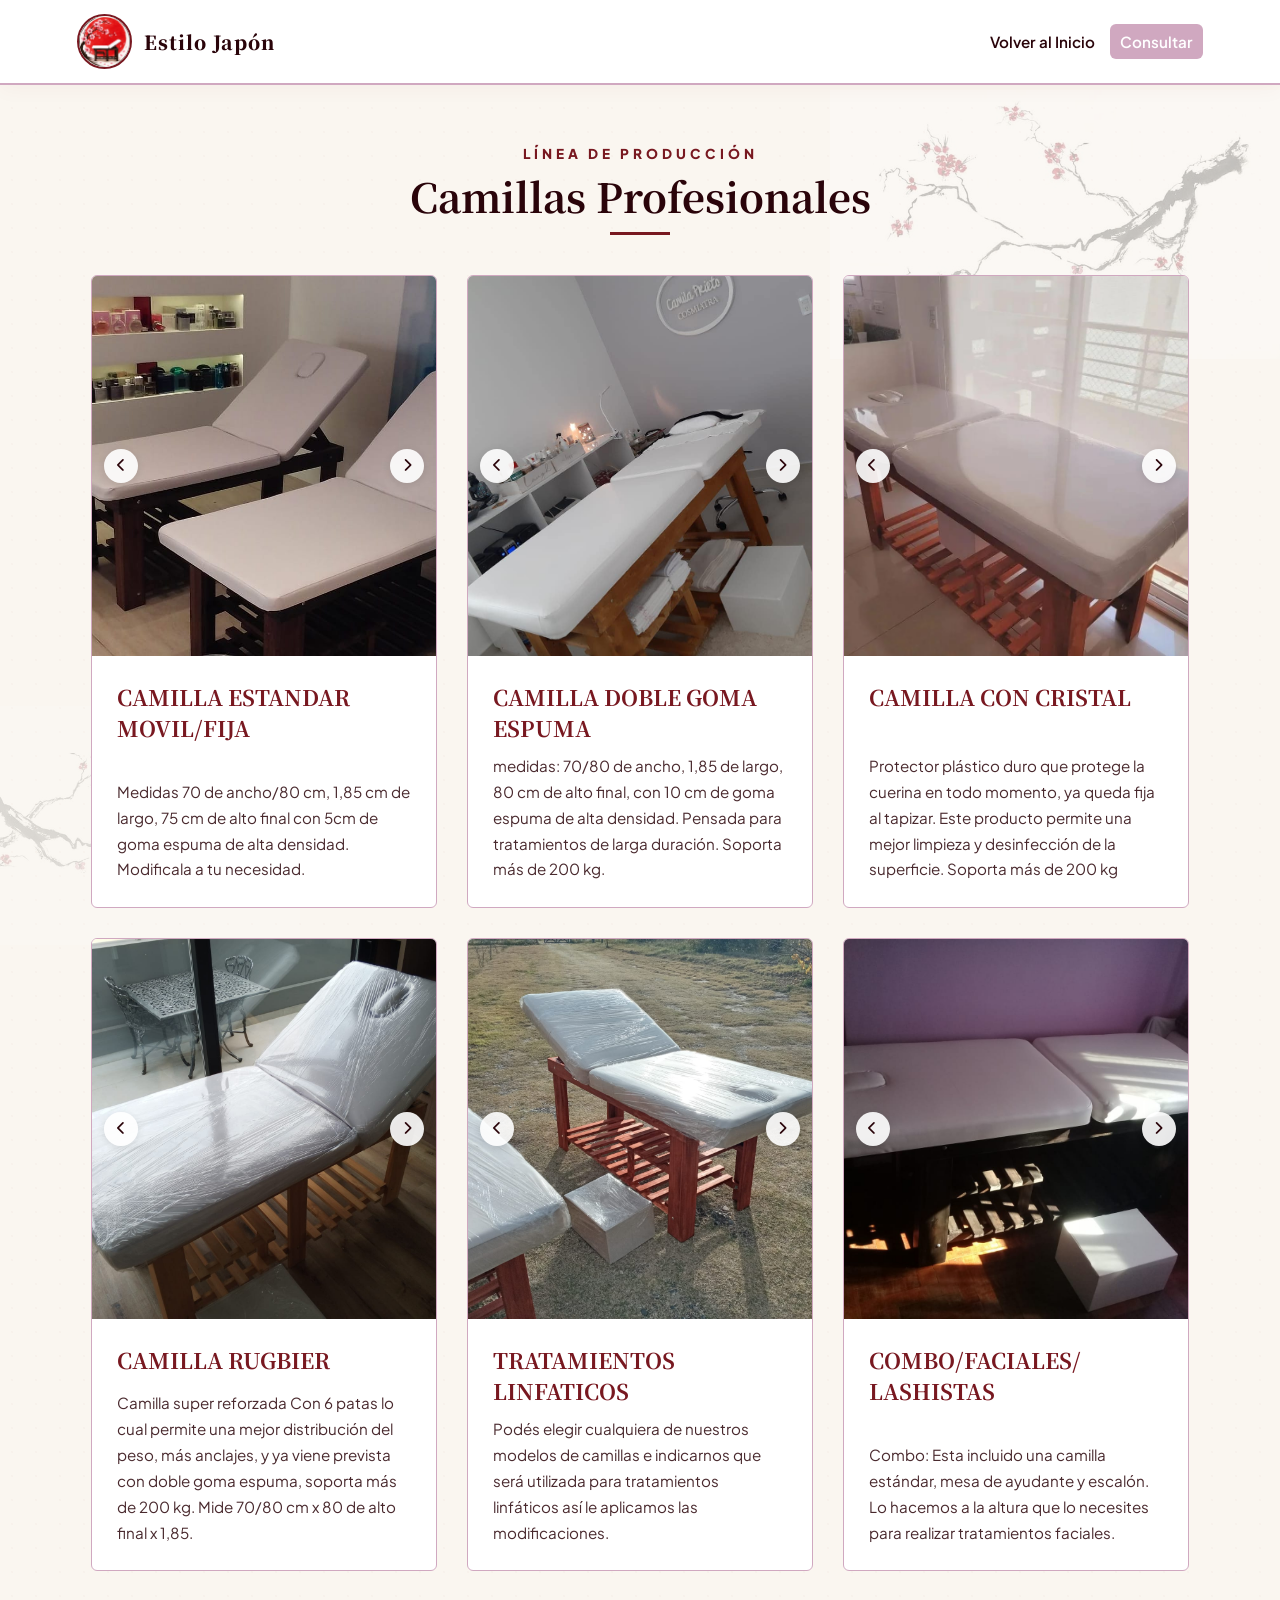
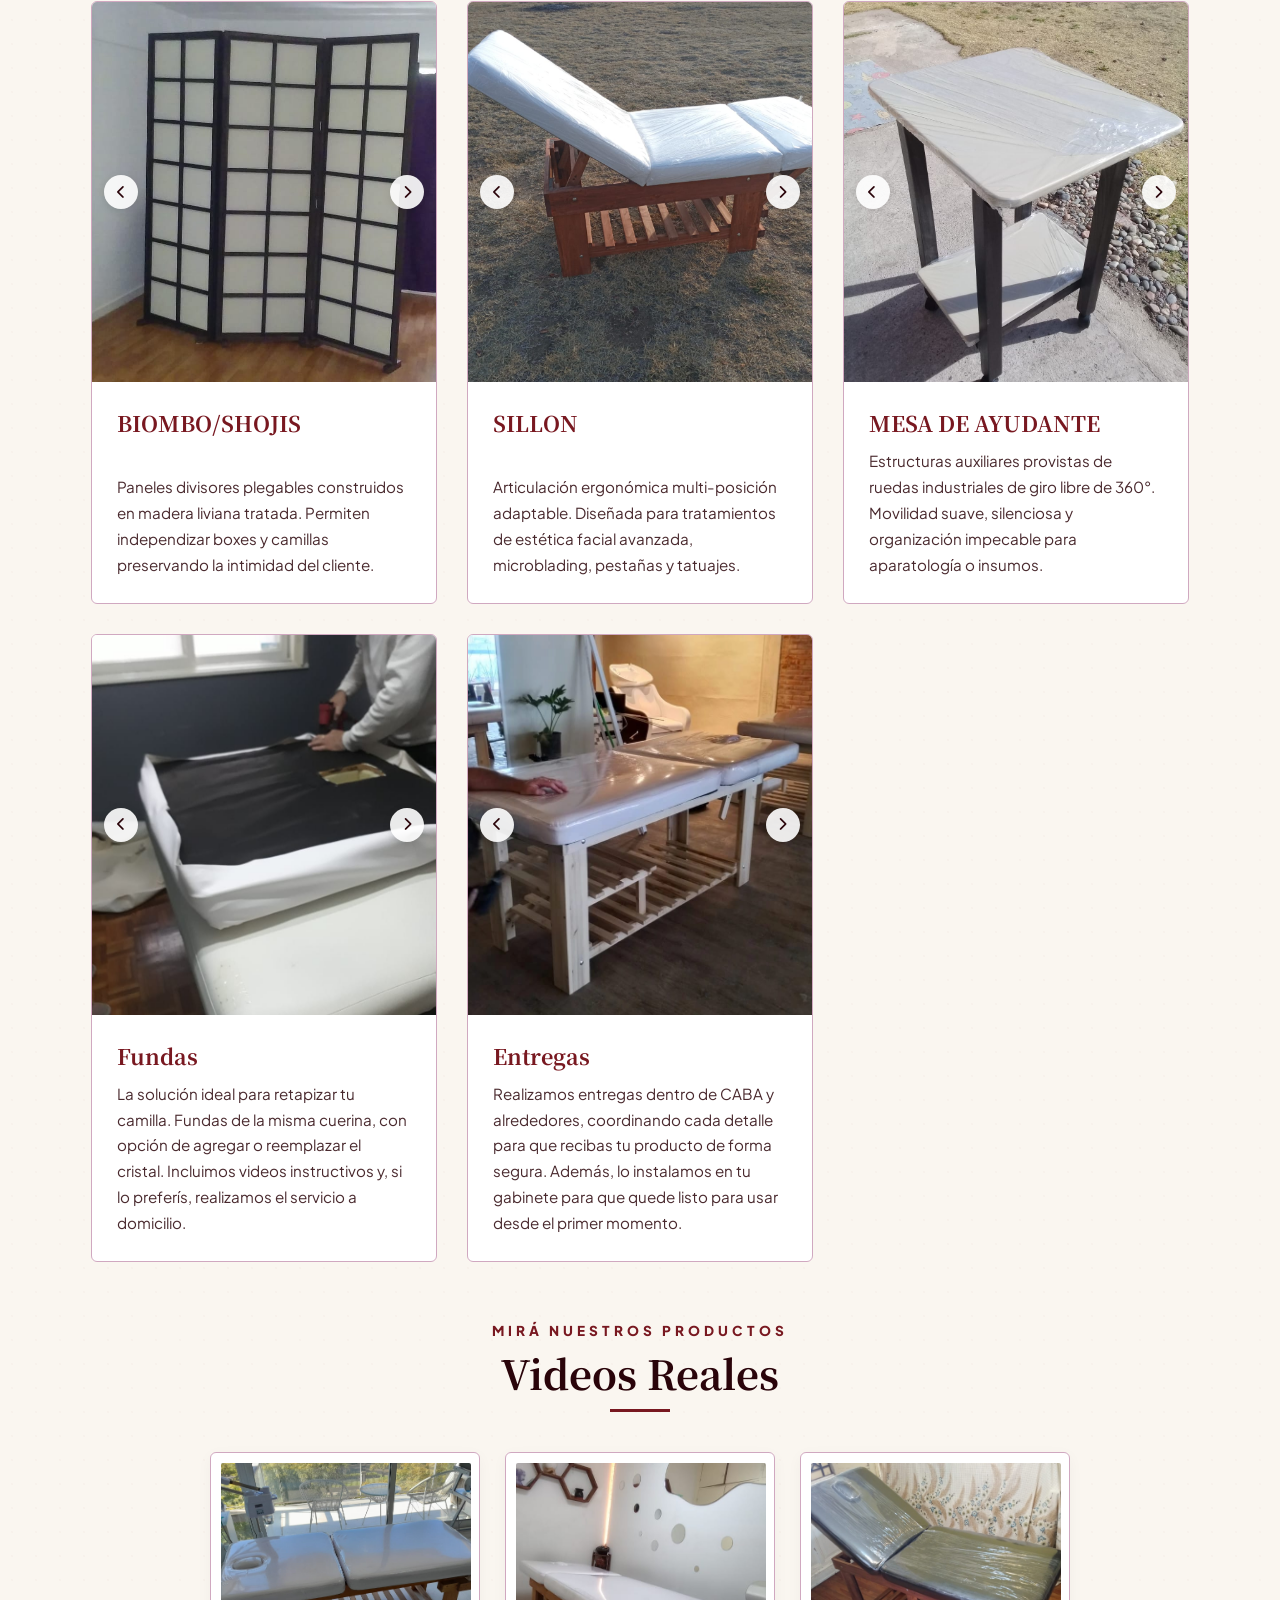
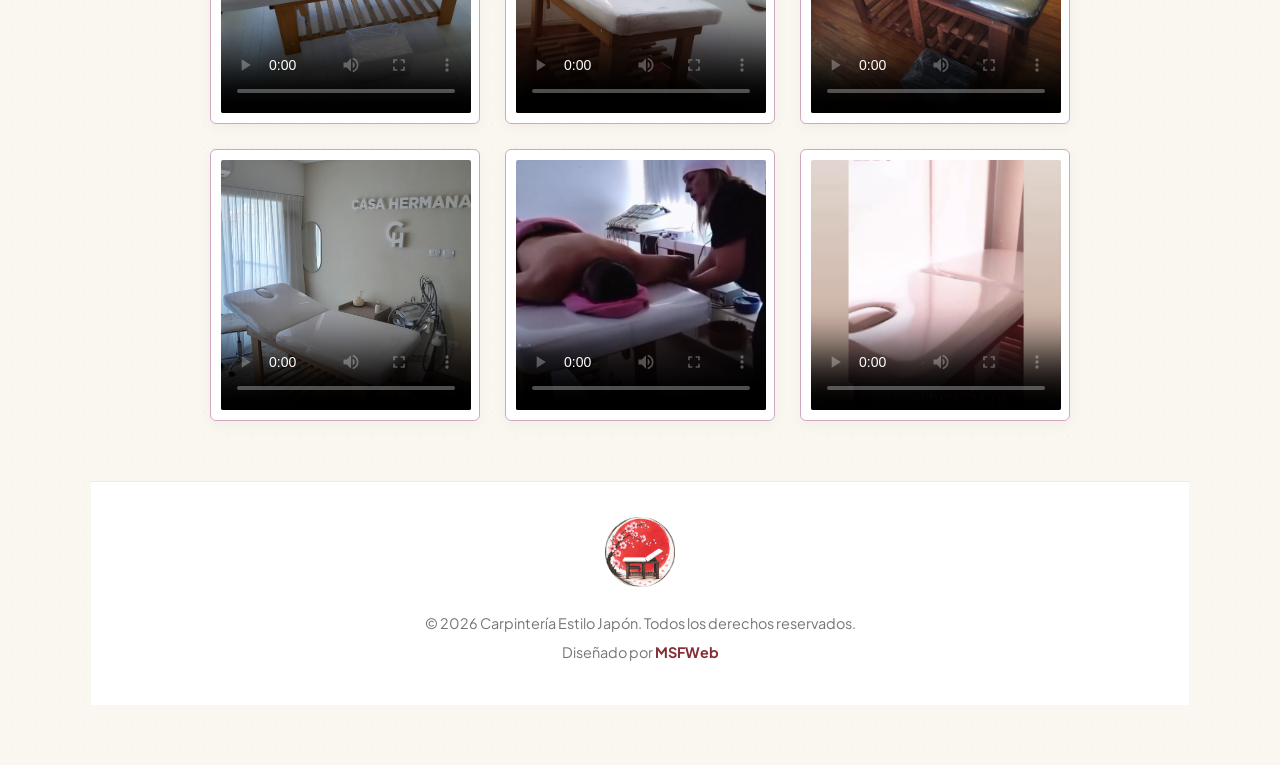
==== productos.html @ f970ca08 "Primer commit" ====
<!DOCTYPE html>
<html lang="es">
<head>
    <meta charset="UTF-8">
    <meta name="viewport" content="width=device-width, initial-scale=1.0">
    <title>Catálogo de Camillas - Carpintería Estilo Japón</title>
    <link rel="preconnect" href="https://fonts.googleapis.com">
    <link rel="preconnect" href="https://fonts.gstatic.com" crossorigin>
    <link href="https://fonts.googleapis.com/css2?family=Noto+Serif+JP:wght@400;700;900&family=Plus+Jakarta+Sans:wght@400;600;700&display=swap" rel="stylesheet">
    <link rel="stylesheet" href="https://cdnjs.cloudflare.com/ajax/libs/font-awesome/6.5.1/css/all.min.css">
        <link rel="icon" type="image/x-icon" href="WhatsApp Image 2026-06-07 at 21.45.12-fotor-20260608145644.png">
    <link rel="stylesheet" href="styles.css?v=refresh_sakura">
</head>
<body>

    <header>
        <a href="index.html" class="logo-link">
            <div class="logo-container">
                <img src="WhatsApp Image 2026-06-07 at 21.45.12-fotor-20260608145644.png" alt="Logo" class="logo-img">
            </div>
            <span class="logo-text">Estilo Japón</span>
        </a>
        <nav>
            <a href="index.html">Volver al Inicio</a>
            <a href="index.html#contacto" class="nav-btn">Consultar</a>
        </nav>
    </header>

 <section id="camillas" class="container">
        <div class="section-header">
            <span class="subtitle">Línea de Producción</span>
            <h2 class="title">Camillas Profesionales</h2>
        </div>
      <div class="grid-3">

    <div class="card-item">
        <div class="card-carousel">
            <button class="slide-arrow arrow-left"><i class="fas fa-chevron-left"></i></button>
            <button class="slide-arrow arrow-right"><i class="fas fa-chevron-right"></i></button>
            
            <div class="carousel-slider">
              
                <img src="imagenes moviles/1.jpeg" >
                <img src="imagenes moviles/2.jpeg" >
                <img src="imagenes moviles/3.jpeg" >
                <img src="imagenes moviles/4.jpeg" >
                <img src="imagenes moviles/5.jpeg" >
                <img src="imagenes moviles/6.jpeg" >
                <img src="imagenes moviles/7.jpeg" >
                <img src="imagenes moviles/8.jpeg" >
                <img src="imagenes moviles/9.jpeg" >
                <img src="imagenes moviles/10.jpeg" >
                <img src="imagenes moviles/11.jpeg" >
            
            </div>
        </div>
        <div class="card-body">
            <h3>CAMILLA ESTANDAR MOVIL/FIJA</h3>
            <p>Medidas 70 de ancho/80 cm, 1,85 cm de largo, 75 cm de alto final con 5cm de goma espuma de alta densidad. Modificala a tu necesidad.</p>
        </div>
    </div>

    <div class="card-item">
        <div class="card-carousel">
            <button class="slide-arrow arrow-left"><i class="fas fa-chevron-left"></i></button>
            <button class="slide-arrow arrow-right"><i class="fas fa-chevron-right"></i></button>
            
            <div class="carousel-slider">
                <img src="doble goma/1.jpeg" >
                <img src="doble goma/2.jpeg" >
                <img src="doble goma/3.jpeg" >
                <img src="doble goma/4.jpeg" >
                <img src="doble goma/5.jpeg" >
                <img src="doble goma/6.jpeg" >
                <img src="doble goma/7.jpeg" >
                <img src="doble goma/8.jpeg" >
              
                
            </div>
        </div>
        <div class="card-body">
            <h3>CAMILLA DOBLE GOMA ESPUMA</h3>
            <p>medidas: 70/80 de ancho, 1,85 de largo, 80 cm de alto final, con 10 cm de goma espuma de alta densidad. Pensada para tratamientos de larga duración. Soporta más de 200 kg.</p>
        </div>
    </div>
    <div class="card-item">
        <div class="card-carousel">
            <button class="slide-arrow arrow-left"><i class="fas fa-chevron-left"></i></button>
            <button class="slide-arrow arrow-right"><i class="fas fa-chevron-right"></i></button>
            
            <div class="carousel-slider">
                <img src="camilla con cristal/1.jpeg" >
                <img src="camilla con cristal/2.jpeg" >
                <img src="camilla con cristal/3.jpeg" >
                <img src="camilla con cristal/4.jpeg" >
                <img src="camilla con cristal/5.jpeg" >
                <img src="camilla con cristal/7.jpeg" >
                <img src="camilla con cristal/8.jpeg" >
                
              
                
            </div>
        </div>
        <div class="card-body">
            <h3>CAMILLA CON CRISTAL</h3>
            <p>Protector plástico duro que protege la cuerina en todo momento, ya queda fija al tapizar. Este producto permite una mejor limpieza y desinfección de la superficie. Soporta más de 200 kg</p>
        </div>
    </div>
    <div class="card-item">
        <div class="card-carousel">
            <button class="slide-arrow arrow-left"><i class="fas fa-chevron-left"></i></button>
            <button class="slide-arrow arrow-right"><i class="fas fa-chevron-right"></i></button>
            
            <div class="carousel-slider">
                <img src="camilla rugbier/1.jpeg" >
                <img src="camilla rugbier/2.jpeg" >
                <img src="camilla rugbier/3.jpeg" >
                <img src="camilla rugbier/4.jpeg" >
                <img src="camilla rugbier/5.jpeg" >
                <img src="camilla rugbier/7.jpeg" >
                <img src="camilla rugbier/8.jpeg" >
                <img src="camilla rugbier/9.jpeg" >
               
            </div>
        </div>
        <div class="card-body">
            <h3>CAMILLA RUGBIER</h3>
            <p>Camilla super reforzada
Con 6 patas lo cual permite una mejor distribución del peso, más anclajes, y ya viene prevista con doble goma espuma, soporta más de 200 kg. 
Mide 70/80 cm x 80 de alto final x 1,85.</p>
        </div>
    </div>
    <div class="card-item">
        <div class="card-carousel">
            <button class="slide-arrow arrow-left"><i class="fas fa-chevron-left"></i></button>
            <button class="slide-arrow arrow-right"><i class="fas fa-chevron-right"></i></button>
            
            <div class="carousel-slider">
                <img src="tratamientos linfaticos/4.jpeg" >
                <img src="tratamientos linfaticos/1.jpeg" >
                <img src="tratamientos linfaticos/3.jpeg" >
                <img src="tratamientos linfaticos/2.jpeg" >
                <img src="tratamientos linfaticos/5.jpeg" >
               
            </div>
        </div>
        <div class="card-body">
            <h3>TRATAMIENTOS LINFATICOS</h3>
            <p>Podés elegir cualquiera de nuestros modelos de camillas e indicarnos que será utilizada para tratamientos linfáticos así le aplicamos las modificaciones.</p>
        </div>
    </div>
    <div class="card-item">
        <div class="card-carousel">
            <button class="slide-arrow arrow-left"><i class="fas fa-chevron-left"></i></button>
            <button class="slide-arrow arrow-right"><i class="fas fa-chevron-right"></i></button>
            
            <div class="carousel-slider">
                <img src="faciales/1.jpeg" >
                <img src="faciales/2.jpeg" >
                <img src="faciales/3.jpeg" >
                <img src="faciales/4.jpeg" >
                <img src="faciales/5.jpeg" >
               
               
            </div>
        </div>
        <div class="card-body">
            <h3>COMBO/FACIALES/
                LASHISTAS</h3>
            <p>Combo: Esta incluido una camilla estándar, mesa de ayudante y escalón. Lo hacemos a la altura que lo necesites para realizar tratamientos faciales.</p>
        </div>
    </div>
    <div class="card-item">
        <div class="card-carousel">
            <button class="slide-arrow arrow-left"><i class="fas fa-chevron-left"></i></button>
            <button class="slide-arrow arrow-right"><i class="fas fa-chevron-right"></i></button>
            
            <div class="carousel-slider">
                <img src="biombo/1.jpeg" >
                <img src="biombo/2.jpeg" >
                <img src="biombo/3.jpeg" >
                <img src="biombo/4.jpeg" >
               
               
               
            </div>
        </div>
        <div class="card-body">
            <h3>BIOMBO/SHOJIS</h3>
            <p>Paneles divisores plegables construidos en madera liviana tratada. Permiten independizar boxes y camillas preservando la intimidad del cliente.</p>
        </div>
    </div>
    <div class="card-item">
        <div class="card-carousel">
            <button class="slide-arrow arrow-left"><i class="fas fa-chevron-left"></i></button>
            <button class="slide-arrow arrow-right"><i class="fas fa-chevron-right"></i></button>
            
            <div class="carousel-slider">
                <img src="sillon/1.jpeg" >
                <img src="sillon/2.jpeg" >
                <img src="sillon/3.jpeg" >
                <img src="sillon/4.jpeg" >
                <img src="sillon/5.jpeg" >
                <img src="sillon/6.jpeg" >
                <img src="sillon/7.jpeg" >
              
               
               
            </div>
        </div>
        <div class="card-body">
            <h3>SILLON</h3>
            <p>Articulación ergonómica multi-posición adaptable. Diseñada para tratamientos de estética facial avanzada, microblading, pestañas y tatuajes.</p>
        </div>
    </div>
    <div class="card-item">
        <div class="card-carousel">
            <button class="slide-arrow arrow-left"><i class="fas fa-chevron-left"></i></button>
            <button class="slide-arrow arrow-right"><i class="fas fa-chevron-right"></i></button>
            
            <div class="carousel-slider">
                <img src="mesas/1.jpeg" >
                <img src="mesas/2.jpeg" >
                <img src="mesas/3.jpeg" >
                <img src="mesas/4.jpeg" >
              

            </div>
        </div>
        <div class="card-body">
            <h3>MESA DE AYUDANTE</h3>
            <p>Estructuras auxiliares provistas de ruedas industriales de giro libre de 360°. Movilidad suave, silenciosa y organización impecable para aparatología o insumos.</p>
        </div>
    </div>
    <div class="card-item">
        <div class="card-carousel">
            <button class="slide-arrow arrow-left"><i class="fas fa-chevron-left"></i></button>
            <button class="slide-arrow arrow-right"><i class="fas fa-chevron-right"></i></button>
            
            <div class="carousel-slider">
                <img src="fundas retapizadas/1.jpeg" >
                <img src="fundas retapizadas/2.jpeg" >
                <img src="fundas retapizadas/3.jpeg" >
                <img src="fundas retapizadas/4.jpeg" >
                <img src="fundas retapizadas/5.jpeg" >
                <img src="fundas retapizadas/6.jpeg" >
            
              

            </div>
        </div>
        <div class="card-body">
            <h3>Fundas</h3>
            <p>La solución ideal para retapizar tu camilla. Fundas de la misma cuerina, con opción de agregar o reemplazar el cristal. Incluimos videos instructivos y, si lo preferís, realizamos el servicio a domicilio.</p>
        </div>
    </div>

    <div class="card-item">
        <div class="card-carousel">
            <button class="slide-arrow arrow-left"><i class="fas fa-chevron-left"></i></button>
            <button class="slide-arrow arrow-right"><i class="fas fa-chevron-right"></i></button>
            
            <div class="carousel-slider">
                <img src="entregas/1.jpeg" >
                <img src="entregas/2.jpeg" >
                <img src="entregas/3.jpeg" >
                <img src="entregas/4.jpeg" >
              
            </div>
        </div>
        <div class="card-body">
            <h3>Entregas</h3>
          <p>Realizamos entregas dentro de CABA y alrededores, coordinando cada detalle para que recibas tu producto de forma segura. Además, lo instalamos en tu gabinete para que quede listo para usar desde el primer momento.</p>
        </div>
    </div>

</div>


<section id="videos" class="container">

    <div class="section-header">
        <span class="subtitle">Mirá nuestros productos</span>
        <h2 class="title">Videos Reales</h2>
    </div>

    <div class="videos-grid">
<div class="video-card">
    <video controls poster="miniaturas/WhatsApp Image 2026-06-11 at 20.36.07.jpeg">
        <source src="videos/VID-20260610-WA0023.mp4" type="video/mp4">
    </video>
</div>

<div class="video-card">
    <video controls poster="miniaturas/WhatsApp Image 2026-06-11 at 20.37.00.jpeg">
        <source src="videos/VID-20260610-WA0024.mp4" type="video/mp4">
    </video>
</div>

<div class="video-card">
    <video controls poster="miniaturas/WhatsApp Image 2026-06-11 at 20.41.29.jpeg">
        <source src="videos/VID-20260610-WA0025.mp4" type="video/mp4">
    </video>
</div>
<div class="video-card">
    <video controls poster="miniaturas/WhatsApp Image 2026-06-11 at 20.45.34.jpeg">
        <source src="videos/VID-20260610-WA0026.mp4" type="video/mp4">
    </video>
</div>
<div class="video-card">
    <video controls poster="miniaturas/2.jpeg">
        <source src="videos/WhatsApp Video 2026-06-10 at 18.32.11.mp4" type="video/mp4">
    </video>
</div>
<div class="video-card">
    <video controls poster="miniaturas/WhatsApp Image 2026-06-11 at 22.17.31.jpeg">
        <source src="videos/WhatsApp Video 2026-06-11 at 22.16.29.mp4" type="video/mp4">
    </video>
</div>

    </div>

</section>


<script src="script.js"></script>



   <footer>

    <img src="WhatsApp Image 2026-06-07 at 21.45.12-fotor-20260608145644.png"
         alt="Estilo Japón"
         class="footer-logo">

    <p>© 2026 Carpintería Estilo Japón. Todos los derechos reservados.</p>

    <p>Diseñado por <span class="msf">MSFWeb</span></p>

</footer>
</body>

</html>
---- styles.css ----
/* ==========================================================================
   1. VARIABLES DE DISEÑO (PALETA CORPORATIVA ZEN)
   ========================================================================== */
:root {
    --bg-cream: #E8C8D8;
    --sakura-pink: #D0A8C0;
    --cherry-deep: #A85068;
    --plum: #904860;
    --wine: #781820;
    --ebony: #2A040A;
    --white-pure: #ffffff;
    --radius: 6px;
    --transition: all 0.3s cubic-bezier(0.4, 0, 0.2, 1);
}

/* ==========================================================================
   2. CONFIGURACIÓN BASE Y FONDO TRADICIONAL (RAMA SAKURA REAL)
   ========================================================================== */
html {
    scroll-behavior: smooth;
    scroll-padding-top: 95px; 
}

* {
    margin: 0;
    padding: 0;
    box-sizing: border-box;
    font-family: 'Plus Jakarta Sans', sans-serif;
}

body {
    background-color: #FAF6F0; 
    
    /* Patrón Seigaiha de fondo sutil */
    background-image: radial-gradient(rgba(120, 24, 32, 0.02) 1px, transparent 0);
    background-size: 24px 24px;
    
    color: var(--ebony);
    -webkit-font-smoothing: antialiased;
    overflow-x: hidden;
    position: relative;
}

/* RAMA DE CEREZO REAL EN EL LATERAL DERECHO SUPERIOR */
body::before {
    content: '';
    position: fixed;
    top: 10%;
    right: 0;
    width: 450px; 
    height: 600px;
    background-image: url('./fondo1.jpeg'); 
    background-repeat: no-repeat;
    background-size: contain;
    background-position: top right;
    opacity: 0.25; 
    pointer-events: none; 
    z-index: -1; 
}

/* RAMA ESPEJADA EN EL LATERAL IZQUIERDO INFERIOR */
body::after {
    content: '';
    position: fixed;
    bottom: -5%;
    left: -100px;
    width: 400px;
    height: 500px;
    background-image: url('./fondo1.jpeg');
    background-repeat: no-repeat;
    background-size: contain;
    background-position: bottom left;
    transform: scaleX(-1); 
    opacity: 0.15;
    pointer-events: none;
    z-index: -1;
}

h1, h2, h3, h4 {
    font-family: 'Noto Serif JP', serif;
    color: var(--ebony);
}

p {
    font-size: 1rem;
    line-height: 1.7;
    color: var(--ebony);
    opacity: 0.9;
}

.container {
    max-width: 1200px;
    margin: 0 auto;
    padding: 60px 4%;
}

.section-header {
    margin-bottom: 40px;
    text-align: center;
}

.subtitle {
    color: var(--wine);
    font-size: 0.85rem;
    text-transform: uppercase;
    letter-spacing: 4px;
    font-weight: 800;
    margin-bottom: 10px;
    display: block;
}

.title {
    font-size: 2.5rem;
    line-height: 1.2;
    position: relative;
    display: inline-block;
    padding-bottom: 15px;
}




.title::after {
    content: '';
    position: absolute;
    bottom: 0;
    left: 50%;
    transform: translateX(-50%);
    width: 60px;
    height: 3px;
    background-color: var(--wine);
}

/* ==========================================================================
   3. HEADER & NAVEGACIÓN
   ========================================================================== */
header {
    background-color: rgba(255, 255, 255, 0.95);
    backdrop-filter: blur(10px);
    display: flex;
    justify-content: space-between;
    align-items: center;
    padding: 0 6%;
    position: sticky;
    top: 0;
    z-index: 1000;
    border-bottom: 2px solid var(--sakura-pink);
    box-shadow: 0 4px 20px rgba(120, 24, 32, 0.04);
    height: 85px;
}



.logo-link {
    display: flex;
    align-items: center;
    text-decoration: none;
    gap: 12px;
}

.logo-container {
    width: 55px;
    height: 55px;
    overflow: hidden;
    border-radius: 50%;
    border: 2px solid var(--wine);
    position: relative;
}

.logo-img {
    width: 100%;
    height: 100%;
    object-fit: cover;
}

.logo-text {
    font-family: 'Noto Serif JP', serif;
    font-size: 1.2rem;
    font-weight: 900;
    color: var(--ebony);
    letter-spacing: 1px;
}

nav {
    display: flex;
    align-items: center;
    gap: 15px;
}

nav a {
    text-decoration: none;
    color: var(--ebony);
    font-weight: 600;
    font-size: 0.95rem;
    transition: var(--transition);
}

nav a:hover { color: var(--wine); }
.nav-btn { background-color: var(--sakura-pink); color: var(--white-pure) !important; padding: 8px 10px; border-radius: var(--radius); }
.nav-btn:hover { background-color: var(--plum); }

/* ==========================================================================
   4. HERO SECCIÓN
   ========================================================================== */
.hero {
    position: relative;
    height: 55vh;
    display: flex;
    align-items: center;
    padding: 0 8%;
    color: var(--white-pure);
    border-bottom: 4px solid var(--wine);
    overflow: hidden;

    background: linear-gradient(
        rgba(42, 4, 10, 0.80),
        rgba(42, 4, 10, 0.75)
    );
}

.hero::before{
    content:"";
    position:absolute;
    inset:0;

    background-image: url("WhatsApp\ Image\ 2026-06-07\ at\ 21.45.12-fotor-20260608145644.png");
    background-repeat:no-repeat;
    background-position:center;
    opacity:0.10;
    z-index:0;
}

.hero-content{
    position:relative;
    z-index:2;
}

.hero-content { max-width: 750px; }
.hero h1 { color: var(--white-pure); font-size: 2.8rem; margin-bottom: 15px; }
.hero p { color: var(--bg-cream); font-size: 1.1rem; margin-bottom: 30px; }

.btn-main {
    display: inline-flex;
    align-items: center;
    gap: 10px;
    background-color: var(--wine);
    color: var(--white-pure);
    padding: 14px 28px;
    text-decoration: none;
    font-weight: 700;
    border-radius: var(--radius);
    transition: var(--transition);
    box-shadow: 0 4px 15px rgba(120, 24, 32, 0.3);
}
.btn-main:hover { background-color: var(--plum); transform: translateY(-2px); }

/* ==========================================================================
   5. ARQUITECTURA DE GRILLES Y PRODUCTOS (RESPONSIVE)
   ========================================================================== */
.grid-3 {
    display: grid;
    grid-template-columns: repeat(auto-fit, minmax(300px, 1fr));
    gap: 30px;
    width: 100%;
    margin: 0 auto;
}

.grid-2 {
    display: grid;
    grid-template-columns: repeat(auto-fit, minmax(450px, 1fr));
    gap: 30px;
}

.card-item {
    background: var(--white-pure);
    border: 1px solid var(--sakura-pink);
    border-radius: var(--radius);
    overflow: hidden;
    transition: var(--transition);
    display: flex;
    flex-direction: column;
}

.card-item:hover {
    border-color: var(--wine);
    box-shadow: 0 10px 25px rgba(144, 72, 96, 0.08);
}

/* Caja contenedora del carrusel en cada tarjeta */
.card-carousel {
    position: relative;
    width: 100%;
    height: 380px;
    background-color: #fffbf7;
    overflow: hidden;
}

.carousel-slider {
    display: flex;
    width: 100%;
    height: 380px;
    transition: transform 0.4s ease-in-out;
}

/* CORRECCIÓN INTEGRAL DE IMÁGENES: Enteras, sin zoom y estilizadas */
.carousel-slider img {
    min-width: 100%;
    width: 100%;
    height: 100%;
    object-fit: cover;
    object-position: center;
    background-color: #fffbf7;
    padding: 0;
}

.slide-arrow {
    position: absolute;
    top: 50%;
    transform: translateY(-50%);
    background: rgba(255, 255, 255, 0.9);
    border: none;
    width: 34px;
    height: 34px;
    border-radius: 50%;
    font-size: 0.85rem;
    color: var(--ebony);
    cursor: pointer;
    display: flex;
    align-items: center;
    justify-content: center;
    transition: var(--transition);
    z-index: 5;
    box-shadow: 0 2px 8px rgba(0,0,0,0.1);
}
.slide-arrow:hover { background-color: var(--wine); color: white; }
.arrow-left { left: 12px; }
.arrow-right { right: 12px; }

.card-body { padding: 25px; flex-grow: 1; display: flex; flex-direction: column; justify-content: space-between; }
.card-body h3 { font-size: 1.35rem; color: var(--wine); margin-bottom: 10px; }
.card-body p { font-size: 0.95rem; opacity: 0.85; }

/* SECCIÓN INTERMEDIA SUAVE COHESIVA */
.bg-soft { 
    background-color: #F7EFE5; 
    background-image: url("data:image/svg+xml,%3Csvg xmlns='http://www.w3.org/2000/svg' width='30' height='30' viewBox='0 0 30 30' opacity='0.03'%3E%3Cpath d='M15 0 C23 0 30 7 30 15 C30 23 23 30 15 30 C7 30 0 23 0 15 C0 7 7 0 15 0 Z' fill='%23781820'/%3E%3C/svg%3E");
    border-top: 1px solid var(--sakura-pink); 
    border-bottom: 1px solid var(--sakura-pink); 
}


/* ==========================================================================
   6. DETALLE DE FABRICACIÓN
   ========================================================================== */
.grid-fabricacion {
    display: grid;
    /* Bajamos el mínimo a 200px para que entren cómodos los 4 en la misma línea */
    grid-template-columns: repeat(auto-fit, minmax(200px, 1fr)); 
    gap: 25px;
    width: 100%;
}

.fab-box {
    padding: 25px 20px;
    background: var(--white-pure);
    border-left: 4px solid var(--wine);
    border-radius: var(--radius);
    box-shadow: 0 4px 15px rgba(0,0,0,0.02);
    transition: var(--transition);
    display: flex;
    flex-direction: column;
    align-items: flex-start;
}

.fab-box:hover { 
    background-color: #fdf2f6; 
    transform: translateY(-3px); /* Cambiado a leve subida para acompañar la línea */
}

.fab-icon {
    font-size: 1.5rem;
    color: var(--wine);
    margin-bottom: 15px;
    background: var(--bg-cream);
    width: 45px;
    height: 45px;
    display: flex;
    align-items: center;
    justify-content: center;
    border-radius: 50%;
}
.fab-box h3 { font-size: 1.2rem; margin-bottom: 8px; }
.fab-box p { font-size: 0.9rem; opacity: 0.8; }

/* ==========================================================================
   7. SECCIÓN LOGÍSTICA DE ENVÍOS
   ========================================================================== */
.envios-banner {
    background-color: var(--ebony);
    color: var(--white-pure);
    padding: 60px 4%;
    border-radius: var(--radius);
}

.envios-grid {
    display: grid;
    grid-template-columns: 1.2fr 1fr 1fr;
    gap: 40px;
    margin-top: 35px;
}

.envios-main h3 { color: var(--white-pure); font-size: 1.6rem; margin-bottom: 12px; }
.envios-main p { color: var(--bg-cream); }

.envios-card {
    background-color: rgba(255, 255, 255, 0.05);
    border: 1px solid rgba(208, 168, 192, 0.2);
    padding: 25px;
    border-radius: var(--radius);
}
.envios-card h4 { color: var(--sakura-pink); font-size: 1.15rem; margin-bottom: 10px; display: flex; align-items: center; gap: 10px; }
.envios-card p { color: #e2e8f0; font-size: 0.9rem; }



/* ==========================================================================
   9. TESTIMONIALES Y CONTACTO
   ========================================================================== */
/* ==========================================================================
   9. TESTIMONIALES Y CONTACTO (CORREGIDO EN SERIO)
   ========================================================================== */
.videos-grid {
    display: grid;
    grid-template-columns: repeat(auto-fit, minmax(270px, 270px));
    gap: 25px;
    justify-content: center;
}

.video-card {
    background: white;
    padding: 10px;
    border-radius: var(--radius);
    border: 1px solid var(--sakura-pink);
    box-shadow: 0 4px 15px rgba(42, 4, 10, 0.04);
    box-sizing: border-box;
}

.video-card video,
.miniatura {
    width: 250px;
    height: 250px;
    object-fit: cover; /* llena el cuadrado */
    border-radius: calc(var(--radius) - 4px);
    display: block;
    margin: 0 auto;
}

.contacto-layout { display: grid; grid-template-columns: 1fr 1.2fr; gap: 40px; }
.canales-card { background: var(--white-pure); border: 1px solid var(--sakura-pink); padding: 40px; border-radius: var(--radius); }
.canales-card h3 { color: var(--wine); font-size: 1.4rem; margin-bottom: 15px; }
.canales-list { display: flex; flex-direction: column; gap: 15px; margin-top: 25px; }

.canal-item {
    display: flex;
    align-items: center;
    padding: 15px 20px;
    border: 1px solid var(--cherry-deep);
    border-radius: var(--radius);
    text-decoration: none;
    color: var(--ebony);
    font-weight: 700;
    transition: var(--transition);
}
.canal-item i { font-size: 1.4rem; margin-right: 15px; color: var(--wine); }
.canal-item:hover { background-color: var(--wine); color: white; border-color: var(--wine); }
.canal-item:hover i { color: white; }

.mapa-wrap { display: flex; flex-direction: column; border-radius: var(--radius); overflow: hidden; border: 1px solid var(--sakura-pink); min-height: 350px; }
.mapa-wrap iframe { width: 100%; height: 100%; border: 0; flex-grow: 1; }

footer {
    background: #ffffff;
    border-top: 1px solid rgba(0,0,0,0.08);
    padding: 35px 4%;
    text-align: center;
}

footer p {
    color: #666;
    font-size: 0.9rem;
    margin: 5px 0;
}

footer .footer-logo {
    width: 70px;
    margin-bottom: 15px;
    opacity: 0.85;
}

footer .msf {
    color: var(--wine);
    font-weight: 700;
}

/* ==========================================================================
   10. MEDIA QUERIES (RESPONSIVE)
   ========================================================================== */
@media (max-width: 992px) {
    .envios-grid { grid-template-columns: 1fr; gap: 30px; }
}

@media (max-width: 850px) {
    .contacto-layout { grid-template-columns: 1fr; }
}

@media (max-width: 768px) {
    html { scroll-padding-top: 145px; } 
    header { flex-direction: column; height: auto; padding: 15px 4%; gap: 12px; }
    nav { gap: 15px; flex-wrap: wrap; justify-content: center; }
    .hero h1 { font-size: 2rem; }
    .title { font-size: 2rem; }
    .main-track { height: 280px; }
}

@media (max-width: 550px) {
    .grid-2 { grid-template-columns: 1fr; }
}
/* ==========================================================================
   11. SECCIÓN DE IMÁGENES DE REDIRECCIÓN (CATEGORÍAS DE PRODUCTOS)
   ========================================================================== */
.grid-categorias {
    display: grid;
    grid-template-columns: repeat(auto-fit, minmax(320px, 1fr));
    gap: 30px;
    margin-top: 40px;
    width: 100%;
}

.categoria-card {
    position: relative;
    height: 380px;
    border-radius: var(--radius);
    overflow: hidden;
    border: 1px solid var(--sakura-pink);
    box-shadow: 0 6px 20px rgba(42, 4, 10, 0.05);
    transition: var(--transition);
}

/* Enlace contenedor que cubre toda la tarjeta */
.categoria-link {
    display: block;
    width: 100%;
    height: 100%;
    text-decoration: none;
    position: relative;
}

/* Imagen de fondo de la categoría */
.categoria-img {
    width: 100%;
    height: 100%;
    object-fit: cover;
    object-position: center;
    transition: transform 0.5s ease;
}

/* Capa oscura sutil encima de la foto para que se lea el texto */
.categoria-overlay {
    position: absolute;
    top: 0; left: 0; width: 100%; height: 100%;
    background: linear-gradient(to top, rgba(42, 4, 10, 0.85) 10%, rgba(42, 4, 10, 0.2) 20%);
    display: flex;
    flex-direction: column;
    justify-content: flex-end;
    padding: 30px;
    box-sizing: border-box;
    z-index: 2;
}

/* Títulos de las categorías */
.categoria-overlay h3 {
    color: var(--white-pure);
    font-family: 'Noto Serif JP', serif;
    font-size: 1.6rem;
    margin-bottom: 8px;
    text-shadow: 1px 1px 4px rgba(0, 0, 0, 0.4);
}

/* Botón o indicador "Ver catálogo" */
.categoria-btn {
    color: var(--bg-cream);
    font-size: 0.9rem;
    font-weight: 700;
    text-transform: uppercase;
    letter-spacing: 2px;
    display: flex;
    align-items: center;
    gap: 8px;
}

.categoria-btn i {
    transition: transform 0.3s ease;
}

/* ESTRUCTURA EFECTO HOVER (Animación visual elegante al pasar el mouse) */
.categoria-card:hover {
    transform: translateY(-5px);
    border-color: var(--wine);
    box-shadow: 0 12px 28px rgba(120, 24, 32, 0.15);
}

.categoria-card:hover .categoria-img {
    transform: scale(1.06); /* Zoom suave a la foto */
}

.categoria-card:hover .categoria-btn i {
    transform: translateX(5px); /* Desplaza la flechita */
}

.embalaje-card{
    position:relative;
}

.embalaje-slider{
    position:relative;
    height:220px;
    overflow:hidden;
    border-radius:var(--radius);
    margin-bottom:20px;
}

.embalaje-slide{
    position:absolute;
    inset:0;

    width:100%;
    height:100%;

    object-fit:cover;

    opacity:0;
    transition:.5s;
}

.embalaje-slide.active{
    opacity:1;
}

.emb-prev,
.emb-next{
    position:absolute;
    top:110px;
    transform:translateY(-50%);

    width:40px;
    height:40px;

    border:none;
    border-radius:50%;

    cursor:pointer;

    background:white;
}

.emb-prev{
    left:15px;
}

.emb-next{
    right:15px;
}
.slider-card{
    position: relative;
}

.slider-envios{
    position: relative;
    height: 220px;
    overflow: hidden;
    border-radius: var(--radius);
    margin-bottom: 20px;
}

.envio-slide{
    position: absolute;
    inset: 0;

    width: 100%;
    height: 100%;

    object-fit: cover;

    opacity: 0;
    transition: opacity .5s ease;
}

.envio-slide.active{
    opacity: 1;
}

.slider-card .prev,
.slider-card .next{
    position: absolute;
    top: 110px;
    transform: translateY(-50%);

    width: 38px;
    height: 38px;

    border: none;
    border-radius: 50%;

    cursor: pointer;

    background: rgba(255,255,255,.9);

    z-index: 5;
}

.slider-card .prev{
    left: 15px;
}

.slider-card .next{
    right: 15px;
}

.slider-card .prev:hover,
.slider-card .next:hover{
    background: white;
}

.fabricacion-destacada {
    margin: 35px 0 25px;
    border-radius: 20px;
    overflow: hidden;
    background: #fff;
    box-shadow: 0 15px 35px rgba(0,0,0,.12);
}

.fabricacion-destacada img {
    width: 100%;
    display: block;
    border-radius: 20px;
}

.fabricacion-texto {
    text-align: center;
    max-width: 850px;
    margin: 0 auto 40px;
    color: #666;
    line-height: 1.7;
    font-size: 1.05rem;
}
/* Agregá esto al final de la sección 9 en tu styles.css */
.canal-item .fa-whatsapp {
    color: var(--wine); /* El color verde oficial de WhatsApp */
}

/* Cuando pasan el mouse por encima, el ícono se vuelve blanco junto con el texto */
.canal-item:hover .fa-whatsapp {
    color: white;
}
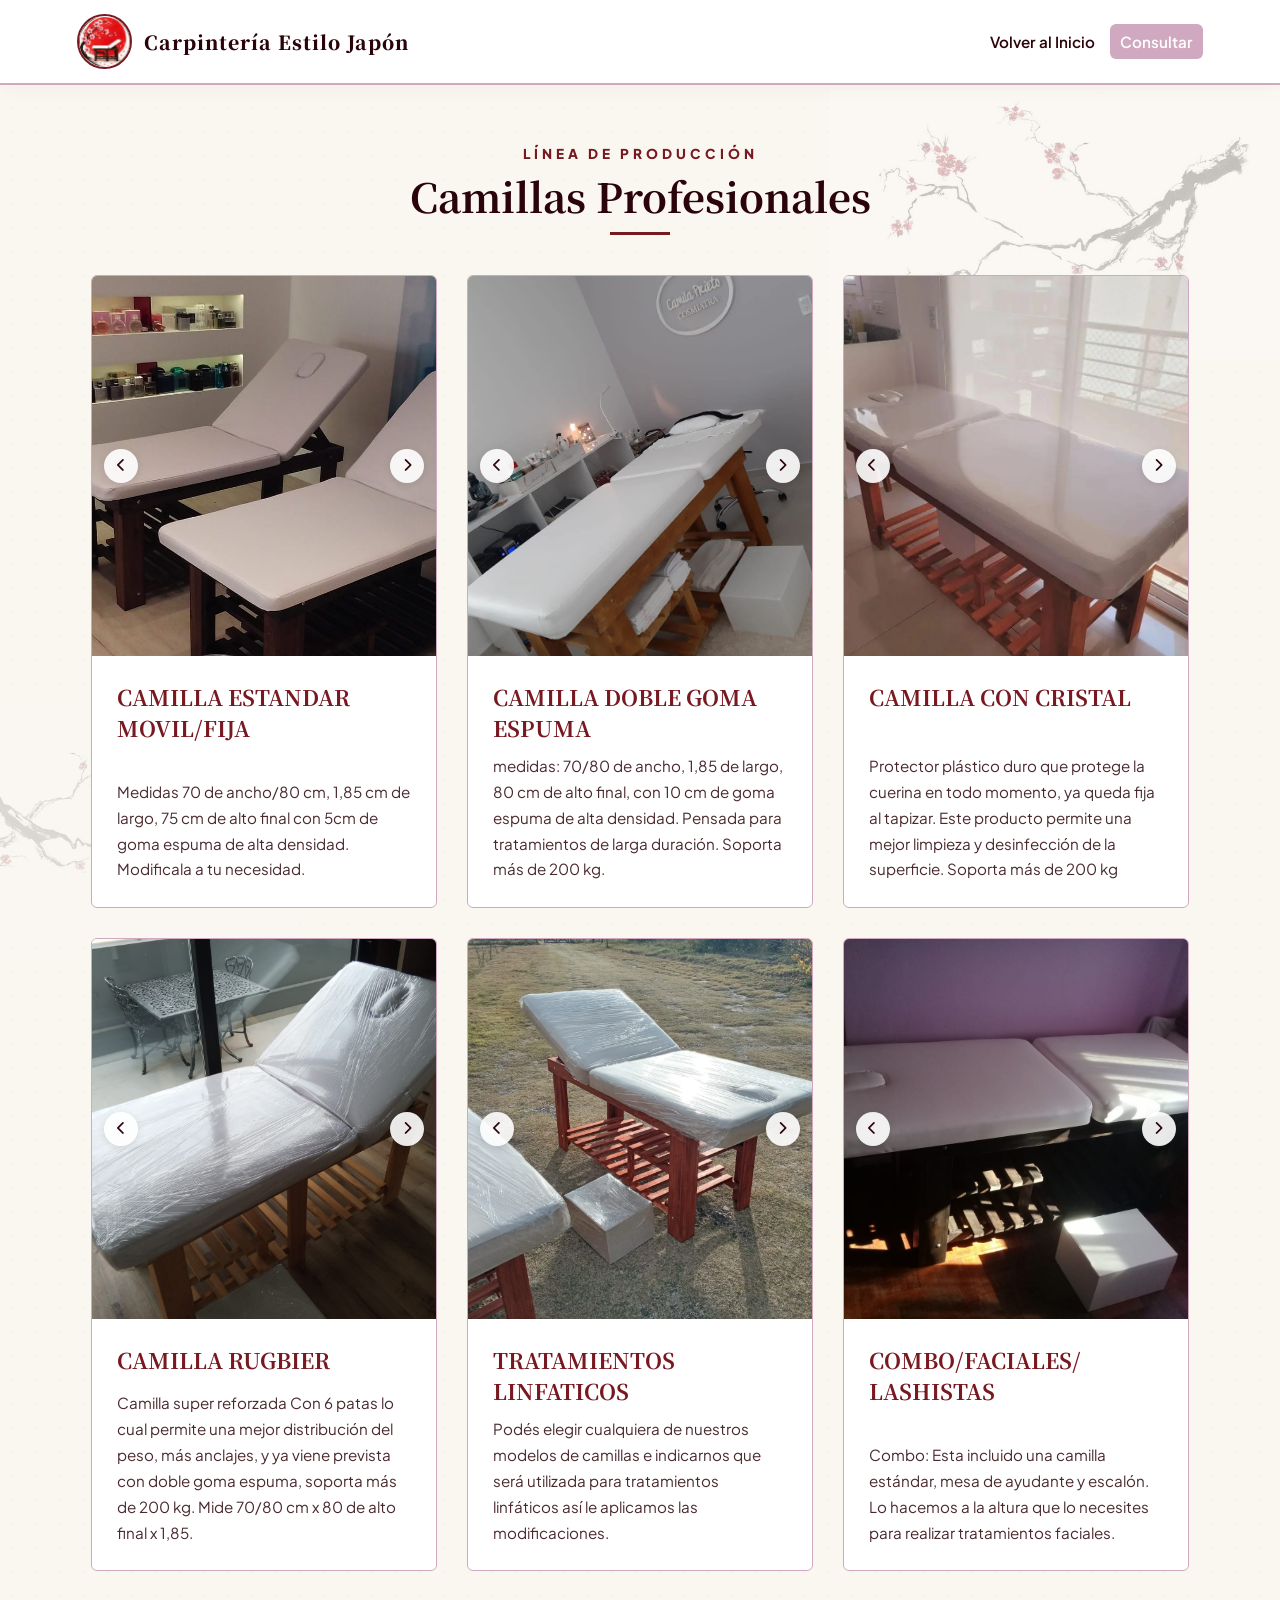
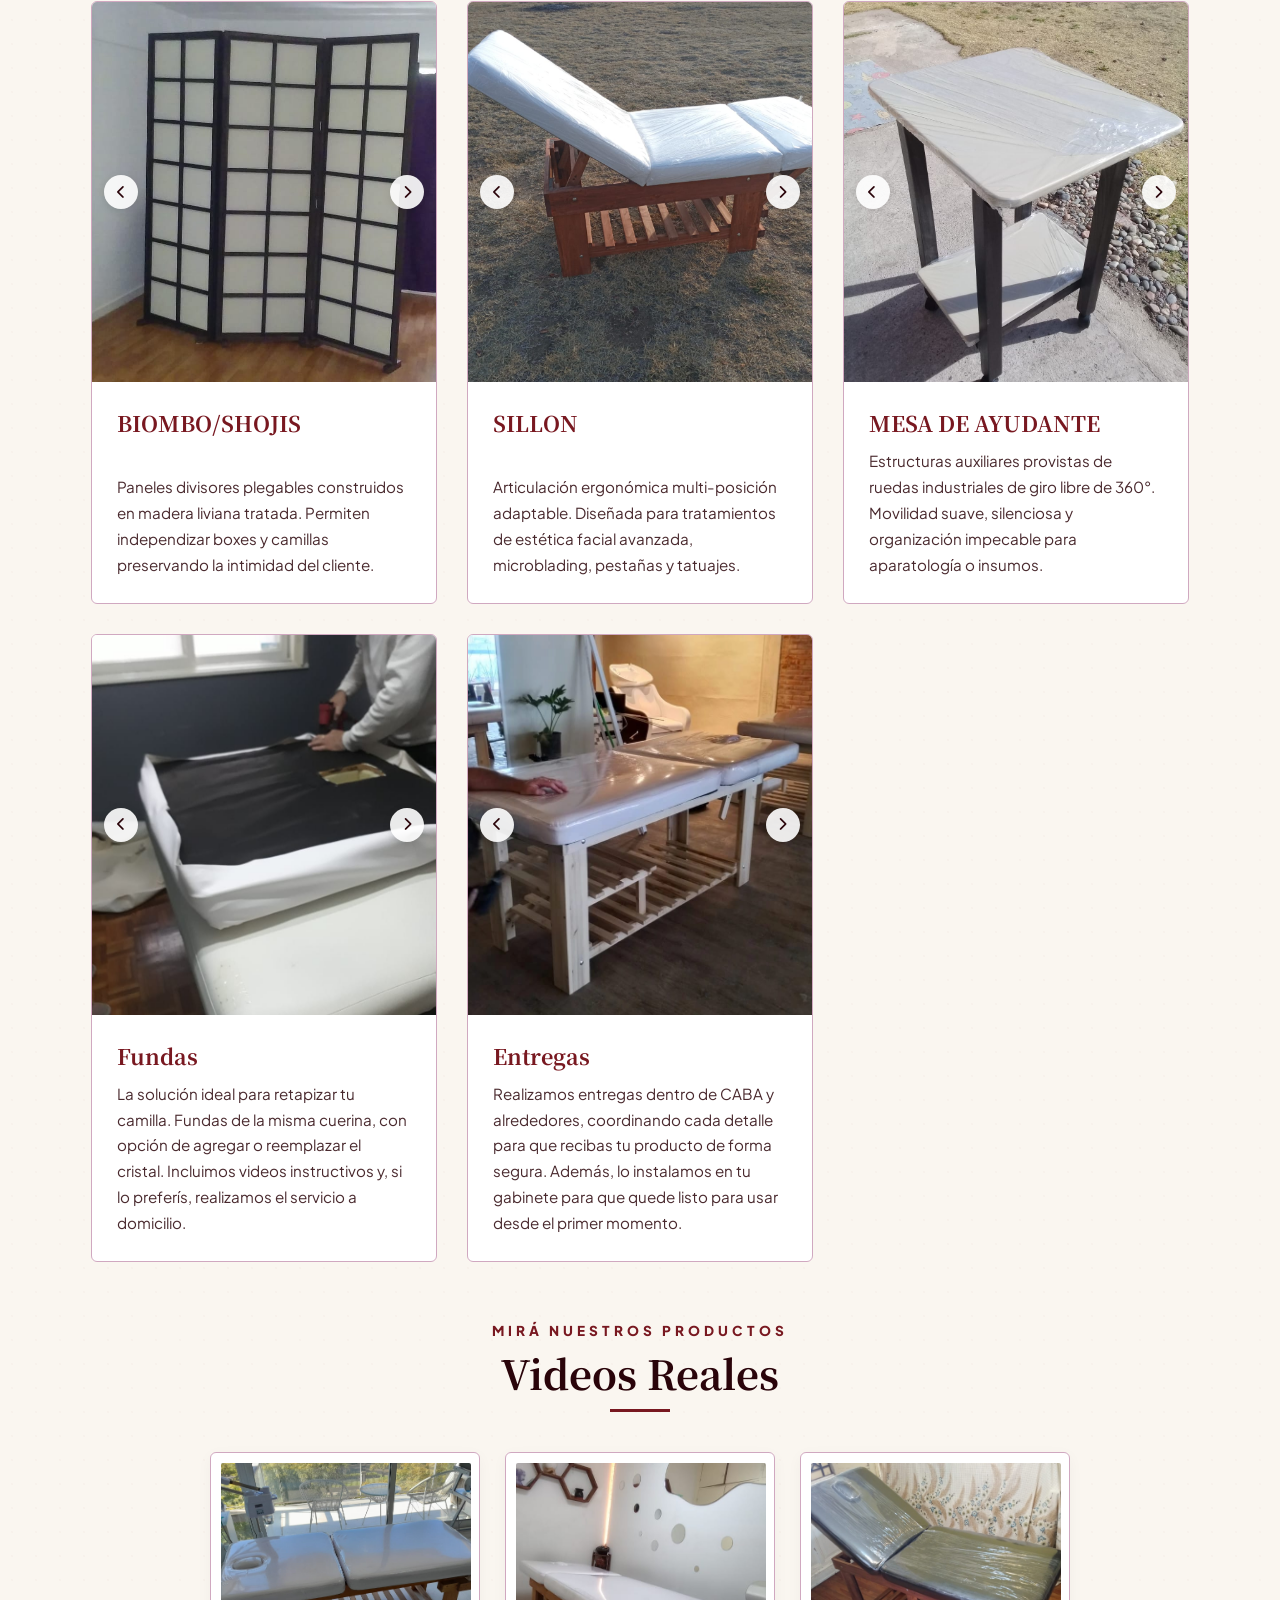
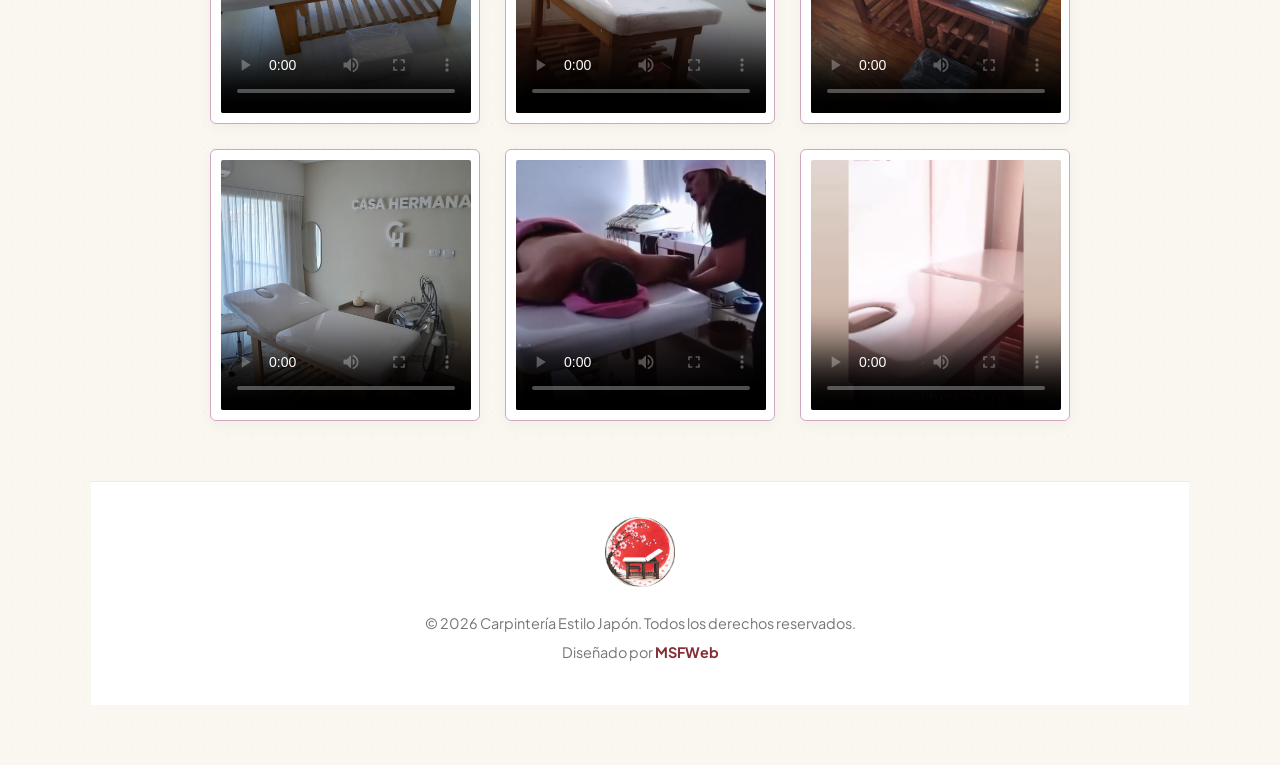
==== commit 0eaa4b65: "productos.html" ====
--- a/productos.html
+++ b/productos.html
@@ -18,7 +18,7 @@
             <div class="logo-container">
                 <img src="WhatsApp Image 2026-06-07 at 21.45.12-fotor-20260608145644.png" alt="Logo" class="logo-img">
             </div>
-            <span class="logo-text">Estilo Japón</span>
+            <span class="logo-text">Carpintería Estilo Japón</span>
         </a>
         <nav>
             <a href="index.html">Volver al Inicio</a>
@@ -262,7 +262,7 @@
             
             <div class="carousel-slider">
                 <img src="entregas/1.jpeg" >
-                <img src="entregas/2.jpeg" >
+            
                 <img src="entregas/3.jpeg" >
                 <img src="entregas/4.jpeg" >
               
@@ -340,4 +340,4 @@
 </footer>
 </body>
 
-</html>+</html>
